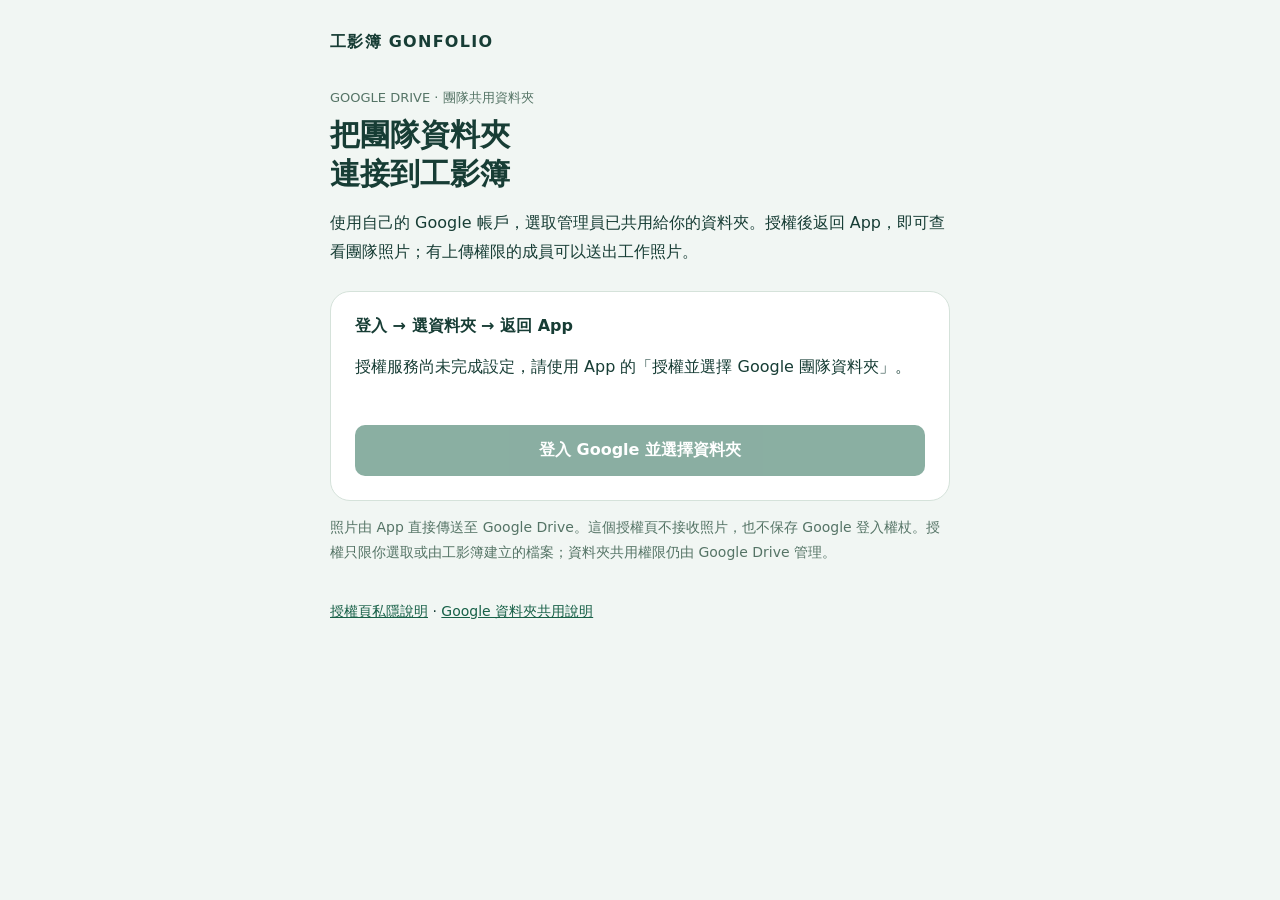
==== index.html @ b261a8a7 "Publish standalone Google team folder authorization page" ====
<!doctype html>
<html lang="zh-Hant">
<head><meta charset="utf-8"><meta name="viewport" content="width=device-width,initial-scale=1"><meta name="referrer" content="strict-origin-when-cross-origin"><title>加入 Google 團隊 · 工影簿 Gonfolio</title>
<style>
:root{color-scheme:light;font-family:system-ui,sans-serif;color:#173d35;background:#f1f6f3}*{box-sizing:border-box}body{margin:0;padding:32px 20px}main{max-width:620px;margin:0 auto}header{font-weight:700;letter-spacing:.08em;margin-bottom:36px}h1{font-size:30px;line-height:1.3;margin:8px 0 16px}p{line-height:1.8}.eyebrow{font-size:13px;color:#557466}section{background:#fff;border:1px solid #d5e2da;border-radius:20px;padding:24px;margin-top:24px}button,.action{font:inherit;font-weight:600;padding:15px 20px;border:0;border-radius:10px;background:#176047;color:white;cursor:pointer;display:block;width:100%;text-align:center;text-decoration:none;margin-top:14px}button:disabled{opacity:.5;cursor:wait}button.secondary{background:#e7f0e9;color:#173d35}textarea{font:14px ui-monospace,monospace;width:100%;min-height:100px;padding:12px;border:1px solid #b9cec5;border-radius:8px}a{color:#176047}#status{white-space:pre-wrap;min-height:56px}#account{overflow-wrap:anywhere}.fine{font-size:14px;color:#557466}footer{padding-top:24px;font-size:14px}[hidden]{display:none!important}:focus-visible{outline:3px solid #c1902e;outline-offset:4px}
</style><script defer src="config.js"></script><script defer src="picker.js"></script></head>
<body><main><header>工影簿 GONFOLIO</header><div class="eyebrow">GOOGLE DRIVE · 團隊共用資料夾</div><h1>把團隊資料夾<br>連接到工影簿</h1><p>使用自己的 Google 帳戶，選取管理員已共用給你的資料夾。授權後返回 App，即可查看團隊照片；有上傳權限的成員可以送出工作照片。</p>
<section aria-label="Google 資料夾授權"><strong>登入 → 選資料夾 → 返回 App</strong><p id="status" role="status" aria-live="polite">正在準備 Google 授權…</p><p id="account" class="fine"></p><button id="pick" disabled>登入 Google 並選擇資料夾</button><a id="return" class="action" hidden>返回 App 並加入團隊</a>
<div id="result-panel" hidden><p class="fine">也可複製資料夾代碼，在 App「團隊 → 雲端共用資料夾 → 建立或加入雲端團隊」貼上。代碼不會授予他人存取權。</p><textarea id="result" readonly aria-label="團隊資料夾代碼"></textarea><button id="copy" class="secondary" disabled>複製資料夾代碼</button></div></section>
<p class="fine">照片由 App 直接傳送至 Google Drive。這個授權頁不接收照片，也不保存 Google 登入權杖。授權只限你選取或由工影簿建立的檔案；資料夾共用權限仍由 Google Drive 管理。</p>
<footer><a href="privacy.html">授權頁私隱說明</a> · <a href="https://support.google.com/drive/answer/7166529">Google 資料夾共用說明</a></footer></main></body></html>
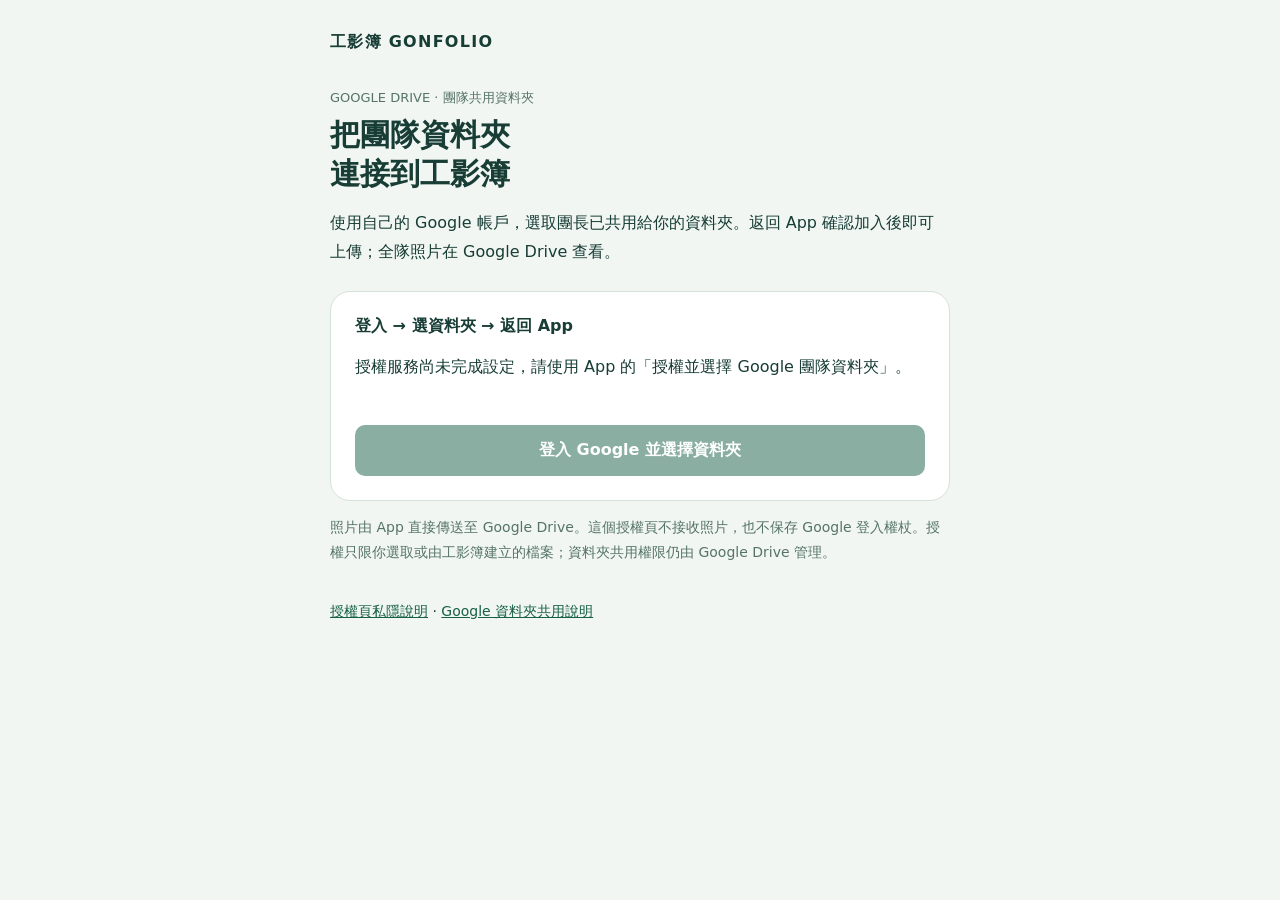
==== commit ae8e48f1: "Clarify team joining and whole-team photo viewing" ====
--- a/index.html
+++ b/index.html
@@ -1,11 +1,11 @@
-<!doctype html>
-<html lang="zh-Hant">
-<head><meta charset="utf-8"><meta name="viewport" content="width=device-width,initial-scale=1"><meta name="referrer" content="strict-origin-when-cross-origin"><title>加入 Google 團隊 · 工影簿 Gonfolio</title>
-<style>
-:root{color-scheme:light;font-family:system-ui,sans-serif;color:#173d35;background:#f1f6f3}*{box-sizing:border-box}body{margin:0;padding:32px 20px}main{max-width:620px;margin:0 auto}header{font-weight:700;letter-spacing:.08em;margin-bottom:36px}h1{font-size:30px;line-height:1.3;margin:8px 0 16px}p{line-height:1.8}.eyebrow{font-size:13px;color:#557466}section{background:#fff;border:1px solid #d5e2da;border-radius:20px;padding:24px;margin-top:24px}button,.action{font:inherit;font-weight:600;padding:15px 20px;border:0;border-radius:10px;background:#176047;color:white;cursor:pointer;display:block;width:100%;text-align:center;text-decoration:none;margin-top:14px}button:disabled{opacity:.5;cursor:wait}button.secondary{background:#e7f0e9;color:#173d35}textarea{font:14px ui-monospace,monospace;width:100%;min-height:100px;padding:12px;border:1px solid #b9cec5;border-radius:8px}a{color:#176047}#status{white-space:pre-wrap;min-height:56px}#account{overflow-wrap:anywhere}.fine{font-size:14px;color:#557466}footer{padding-top:24px;font-size:14px}[hidden]{display:none!important}:focus-visible{outline:3px solid #c1902e;outline-offset:4px}
-</style><script defer src="config.js"></script><script defer src="picker.js"></script></head>
-<body><main><header>工影簿 GONFOLIO</header><div class="eyebrow">GOOGLE DRIVE · 團隊共用資料夾</div><h1>把團隊資料夾<br>連接到工影簿</h1><p>使用自己的 Google 帳戶，選取管理員已共用給你的資料夾。授權後返回 App，即可查看團隊照片；有上傳權限的成員可以送出工作照片。</p>
-<section aria-label="Google 資料夾授權"><strong>登入 → 選資料夾 → 返回 App</strong><p id="status" role="status" aria-live="polite">正在準備 Google 授權…</p><p id="account" class="fine"></p><button id="pick" disabled>登入 Google 並選擇資料夾</button><a id="return" class="action" hidden>返回 App 並加入團隊</a>
-<div id="result-panel" hidden><p class="fine">也可複製資料夾代碼，在 App「團隊 → 雲端共用資料夾 → 建立或加入雲端團隊」貼上。代碼不會授予他人存取權。</p><textarea id="result" readonly aria-label="團隊資料夾代碼"></textarea><button id="copy" class="secondary" disabled>複製資料夾代碼</button></div></section>
-<p class="fine">照片由 App 直接傳送至 Google Drive。這個授權頁不接收照片，也不保存 Google 登入權杖。授權只限你選取或由工影簿建立的檔案；資料夾共用權限仍由 Google Drive 管理。</p>
-<footer><a href="privacy.html">授權頁私隱說明</a> · <a href="https://support.google.com/drive/answer/7166529">Google 資料夾共用說明</a></footer></main></body></html>
+<!doctype html>
+<html lang="zh-Hant">
+<head><meta charset="utf-8"><meta name="viewport" content="width=device-width,initial-scale=1"><meta name="referrer" content="strict-origin-when-cross-origin"><title>加入 Google 團隊 · 工影簿 Gonfolio</title>
+<style>
+:root{color-scheme:light;font-family:system-ui,sans-serif;color:#173d35;background:#f1f6f3}*{box-sizing:border-box}body{margin:0;padding:32px 20px}main{max-width:620px;margin:0 auto}header{font-weight:700;letter-spacing:.08em;margin-bottom:36px}h1{font-size:30px;line-height:1.3;margin:8px 0 16px}p{line-height:1.8}.eyebrow{font-size:13px;color:#557466}section{background:#fff;border:1px solid #d5e2da;border-radius:20px;padding:24px;margin-top:24px}button,.action{font:inherit;font-weight:600;padding:15px 20px;border:0;border-radius:10px;background:#176047;color:white;cursor:pointer;display:block;width:100%;text-align:center;text-decoration:none;margin-top:14px}button:disabled{opacity:.5;cursor:wait}button.secondary{background:#e7f0e9;color:#173d35}textarea{font:14px ui-monospace,monospace;width:100%;min-height:100px;padding:12px;border:1px solid #b9cec5;border-radius:8px}a{color:#176047}#status{white-space:pre-wrap;min-height:56px}#account{overflow-wrap:anywhere}.fine{font-size:14px;color:#557466}footer{padding-top:24px;font-size:14px}[hidden]{display:none!important}:focus-visible{outline:3px solid #c1902e;outline-offset:4px}
+</style><script defer src="config.js"></script><script defer src="picker.js"></script></head>
+<body><main><header>工影簿 GONFOLIO</header><div class="eyebrow">GOOGLE DRIVE · 團隊共用資料夾</div><h1>把團隊資料夾<br>連接到工影簿</h1><p>使用自己的 Google 帳戶，選取團長已共用給你的資料夾。返回 App 確認加入後即可上傳；全隊照片在 Google Drive 查看。</p>
+<section aria-label="Google 資料夾授權"><strong>登入 → 選資料夾 → 返回 App</strong><p id="status" role="status" aria-live="polite">正在準備 Google 授權…</p><p id="account" class="fine"></p><button id="pick" disabled>登入 Google 並選擇資料夾</button><a id="return" class="action" hidden>返回 App 確認加入</a>
+<details id="result-panel" hidden><summary>無法返回 App？使用代碼加入</summary><p class="fine">也可複製資料夾代碼，在 App「團隊 → 加入團隊」貼上。代碼不會授予他人存取權。</p><textarea id="result" readonly aria-label="團隊資料夾代碼"></textarea><button id="copy" class="secondary" disabled>複製資料夾代碼</button></details></section>
+<p class="fine">照片由 App 直接傳送至 Google Drive。這個授權頁不接收照片，也不保存 Google 登入權杖。授權只限你選取或由工影簿建立的檔案；資料夾共用權限仍由 Google Drive 管理。</p>
+<footer><a href="privacy.html">授權頁私隱說明</a> · <a href="https://support.google.com/drive/answer/7166529">Google 資料夾共用說明</a></footer></main></body></html>
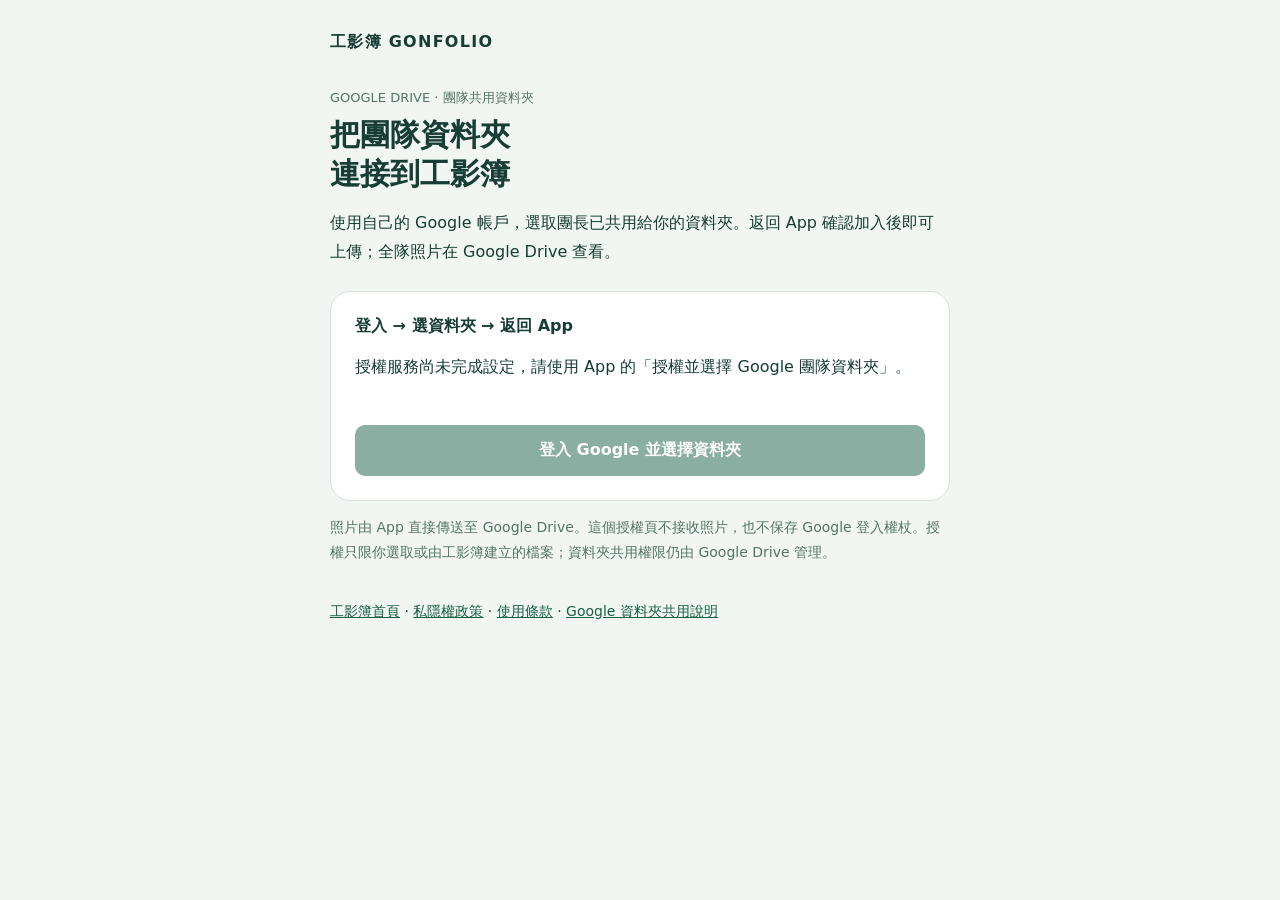
==== commit b79bbfb4: "Publish Gonfolio product homepage and current privacy policy" ====
--- a/index.html
+++ b/index.html
@@ -1,11 +1,11 @@
-<!doctype html>
-<html lang="zh-Hant">
-<head><meta charset="utf-8"><meta name="viewport" content="width=device-width,initial-scale=1"><meta name="referrer" content="strict-origin-when-cross-origin"><title>加入 Google 團隊 · 工影簿 Gonfolio</title>
-<style>
-:root{color-scheme:light;font-family:system-ui,sans-serif;color:#173d35;background:#f1f6f3}*{box-sizing:border-box}body{margin:0;padding:32px 20px}main{max-width:620px;margin:0 auto}header{font-weight:700;letter-spacing:.08em;margin-bottom:36px}h1{font-size:30px;line-height:1.3;margin:8px 0 16px}p{line-height:1.8}.eyebrow{font-size:13px;color:#557466}section{background:#fff;border:1px solid #d5e2da;border-radius:20px;padding:24px;margin-top:24px}button,.action{font:inherit;font-weight:600;padding:15px 20px;border:0;border-radius:10px;background:#176047;color:white;cursor:pointer;display:block;width:100%;text-align:center;text-decoration:none;margin-top:14px}button:disabled{opacity:.5;cursor:wait}button.secondary{background:#e7f0e9;color:#173d35}textarea{font:14px ui-monospace,monospace;width:100%;min-height:100px;padding:12px;border:1px solid #b9cec5;border-radius:8px}a{color:#176047}#status{white-space:pre-wrap;min-height:56px}#account{overflow-wrap:anywhere}.fine{font-size:14px;color:#557466}footer{padding-top:24px;font-size:14px}[hidden]{display:none!important}:focus-visible{outline:3px solid #c1902e;outline-offset:4px}
-</style><script defer src="config.js"></script><script defer src="picker.js"></script></head>
-<body><main><header>工影簿 GONFOLIO</header><div class="eyebrow">GOOGLE DRIVE · 團隊共用資料夾</div><h1>把團隊資料夾<br>連接到工影簿</h1><p>使用自己的 Google 帳戶，選取團長已共用給你的資料夾。返回 App 確認加入後即可上傳；全隊照片在 Google Drive 查看。</p>
-<section aria-label="Google 資料夾授權"><strong>登入 → 選資料夾 → 返回 App</strong><p id="status" role="status" aria-live="polite">正在準備 Google 授權…</p><p id="account" class="fine"></p><button id="pick" disabled>登入 Google 並選擇資料夾</button><a id="return" class="action" hidden>返回 App 確認加入</a>
-<details id="result-panel" hidden><summary>無法返回 App？使用代碼加入</summary><p class="fine">也可複製資料夾代碼，在 App「團隊 → 加入團隊」貼上。代碼不會授予他人存取權。</p><textarea id="result" readonly aria-label="團隊資料夾代碼"></textarea><button id="copy" class="secondary" disabled>複製資料夾代碼</button></details></section>
-<p class="fine">照片由 App 直接傳送至 Google Drive。這個授權頁不接收照片，也不保存 Google 登入權杖。授權只限你選取或由工影簿建立的檔案；資料夾共用權限仍由 Google Drive 管理。</p>
-<footer><a href="privacy.html">授權頁私隱說明</a> · <a href="https://support.google.com/drive/answer/7166529">Google 資料夾共用說明</a></footer></main></body></html>
+<!doctype html>
+<html lang="zh-Hant">
+<head><meta charset="utf-8"><meta name="viewport" content="width=device-width,initial-scale=1"><meta name="referrer" content="strict-origin-when-cross-origin"><title>加入 Google 團隊 · 工影簿 Gonfolio</title>
+<style>
+:root{color-scheme:light;font-family:system-ui,sans-serif;color:#173d35;background:#f1f6f3}*{box-sizing:border-box}body{margin:0;padding:32px 20px}main{max-width:620px;margin:0 auto}header{font-weight:700;letter-spacing:.08em;margin-bottom:36px}h1{font-size:30px;line-height:1.3;margin:8px 0 16px}p{line-height:1.8}.eyebrow{font-size:13px;color:#557466}section{background:#fff;border:1px solid #d5e2da;border-radius:20px;padding:24px;margin-top:24px}button,.action{font:inherit;font-weight:600;padding:15px 20px;border:0;border-radius:10px;background:#176047;color:white;cursor:pointer;display:block;width:100%;text-align:center;text-decoration:none;margin-top:14px}button:disabled{opacity:.5;cursor:wait}button.secondary{background:#e7f0e9;color:#173d35}textarea{font:14px ui-monospace,monospace;width:100%;min-height:100px;padding:12px;border:1px solid #b9cec5;border-radius:8px}a{color:#176047}#status{white-space:pre-wrap;min-height:56px}#account{overflow-wrap:anywhere}.fine{font-size:14px;color:#557466}footer{padding-top:24px;font-size:14px}[hidden]{display:none!important}:focus-visible{outline:3px solid #c1902e;outline-offset:4px}
+</style><script defer src="config.js"></script><script defer src="picker.js"></script></head>
+<body><main><header>工影簿 GONFOLIO</header><div class="eyebrow">GOOGLE DRIVE · 團隊共用資料夾</div><h1>把團隊資料夾<br>連接到工影簿</h1><p>使用自己的 Google 帳戶，選取團長已共用給你的資料夾。返回 App 確認加入後即可上傳；全隊照片在 Google Drive 查看。</p>
+<section aria-label="Google 資料夾授權"><strong>登入 → 選資料夾 → 返回 App</strong><p id="status" role="status" aria-live="polite">正在準備 Google 授權…</p><p id="account" class="fine"></p><button id="pick" disabled>登入 Google 並選擇資料夾</button><a id="return" class="action" hidden>返回 App 確認加入</a>
+<details id="result-panel" hidden><summary>無法返回 App？使用代碼加入</summary><p class="fine">也可複製資料夾代碼，在 App「團隊 → 加入團隊」貼上。代碼不會授予他人存取權。</p><textarea id="result" readonly aria-label="團隊資料夾代碼"></textarea><button id="copy" class="secondary" disabled>複製資料夾代碼</button></details></section>
+<p class="fine">照片由 App 直接傳送至 Google Drive。這個授權頁不接收照片，也不保存 Google 登入權杖。授權只限你選取或由工影簿建立的檔案；資料夾共用權限仍由 Google Drive 管理。</p>
+<footer><a href="home.html">工影簿首頁</a> · <a href="privacy.html">私隱權政策</a> · <a href="terms.html">使用條款</a> · <a href="https://support.google.com/drive/answer/7166529">Google 資料夾共用說明</a></footer></main></body></html>
